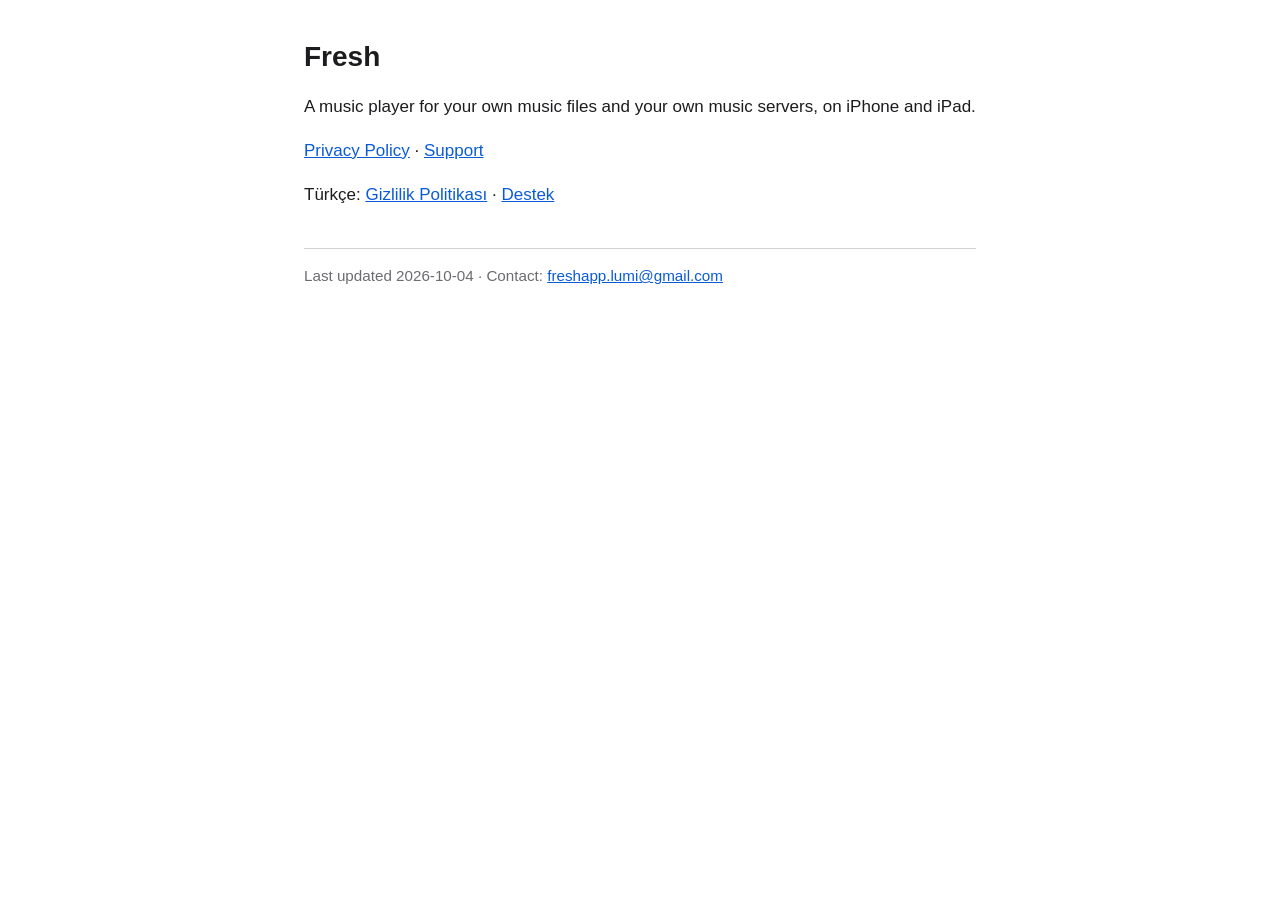
==== index.html @ 1d43362a "Add Fresh privacy policy and support pages Co-Authored-By: Claude Opus 5.5 <noreply@anthropic.com>" ====
<!doctype html>
<html lang="en">
<head>
<meta charset="utf-8">
<meta name="viewport" content="width=device-width, initial-scale=1">
<title>Fresh</title>
<link rel="stylesheet" href="style.css">
</head>
<body>
<main>
<h1>Fresh</h1>
<p>A music player for your own music files and your own music servers, on iPhone and iPad.</p>
<p><a href="privacy/">Privacy Policy</a> · <a href="support/">Support</a></p>
<p lang="tr">Türkçe: <a href="tr/privacy/" hreflang="tr">Gizlilik Politikası</a> · <a href="tr/support/" hreflang="tr">Destek</a></p>
</main>
<footer><p>Last updated 2026-10-04 · Contact: <a href="mailto:freshapp.lumi@gmail.com">freshapp.lumi@gmail.com</a></p></footer>
</body>
</html>
---- style.css ----
:root { --bg: #fff; --fg: #1c1c1e; --muted: #6c6c70; --link: #0a5bd6; color-scheme: light dark; }
@media (prefers-color-scheme: dark) { :root { --bg: #000; --fg: #f2f2f7; --muted: #a1a1a6; --link: #5ea2ff; } }
body { margin: 0 auto; max-width: 42rem; padding: 1.25rem 16px 3rem; background: var(--bg); color: var(--fg);
  font: 1.0625rem/1.6 -apple-system, BlinkMacSystemFont, "Segoe UI", Roboto, sans-serif; overflow-wrap: break-word; }
a { color: var(--link); }
header, footer { color: var(--muted); font-size: .95rem; }
footer { margin-top: 2.5rem; border-top: 1px solid color-mix(in srgb, var(--muted) 30%, transparent); }
h1 { font-size: 1.75rem; line-height: 1.25; }
h2 { font-size: 1.2rem; margin-top: 2rem; }
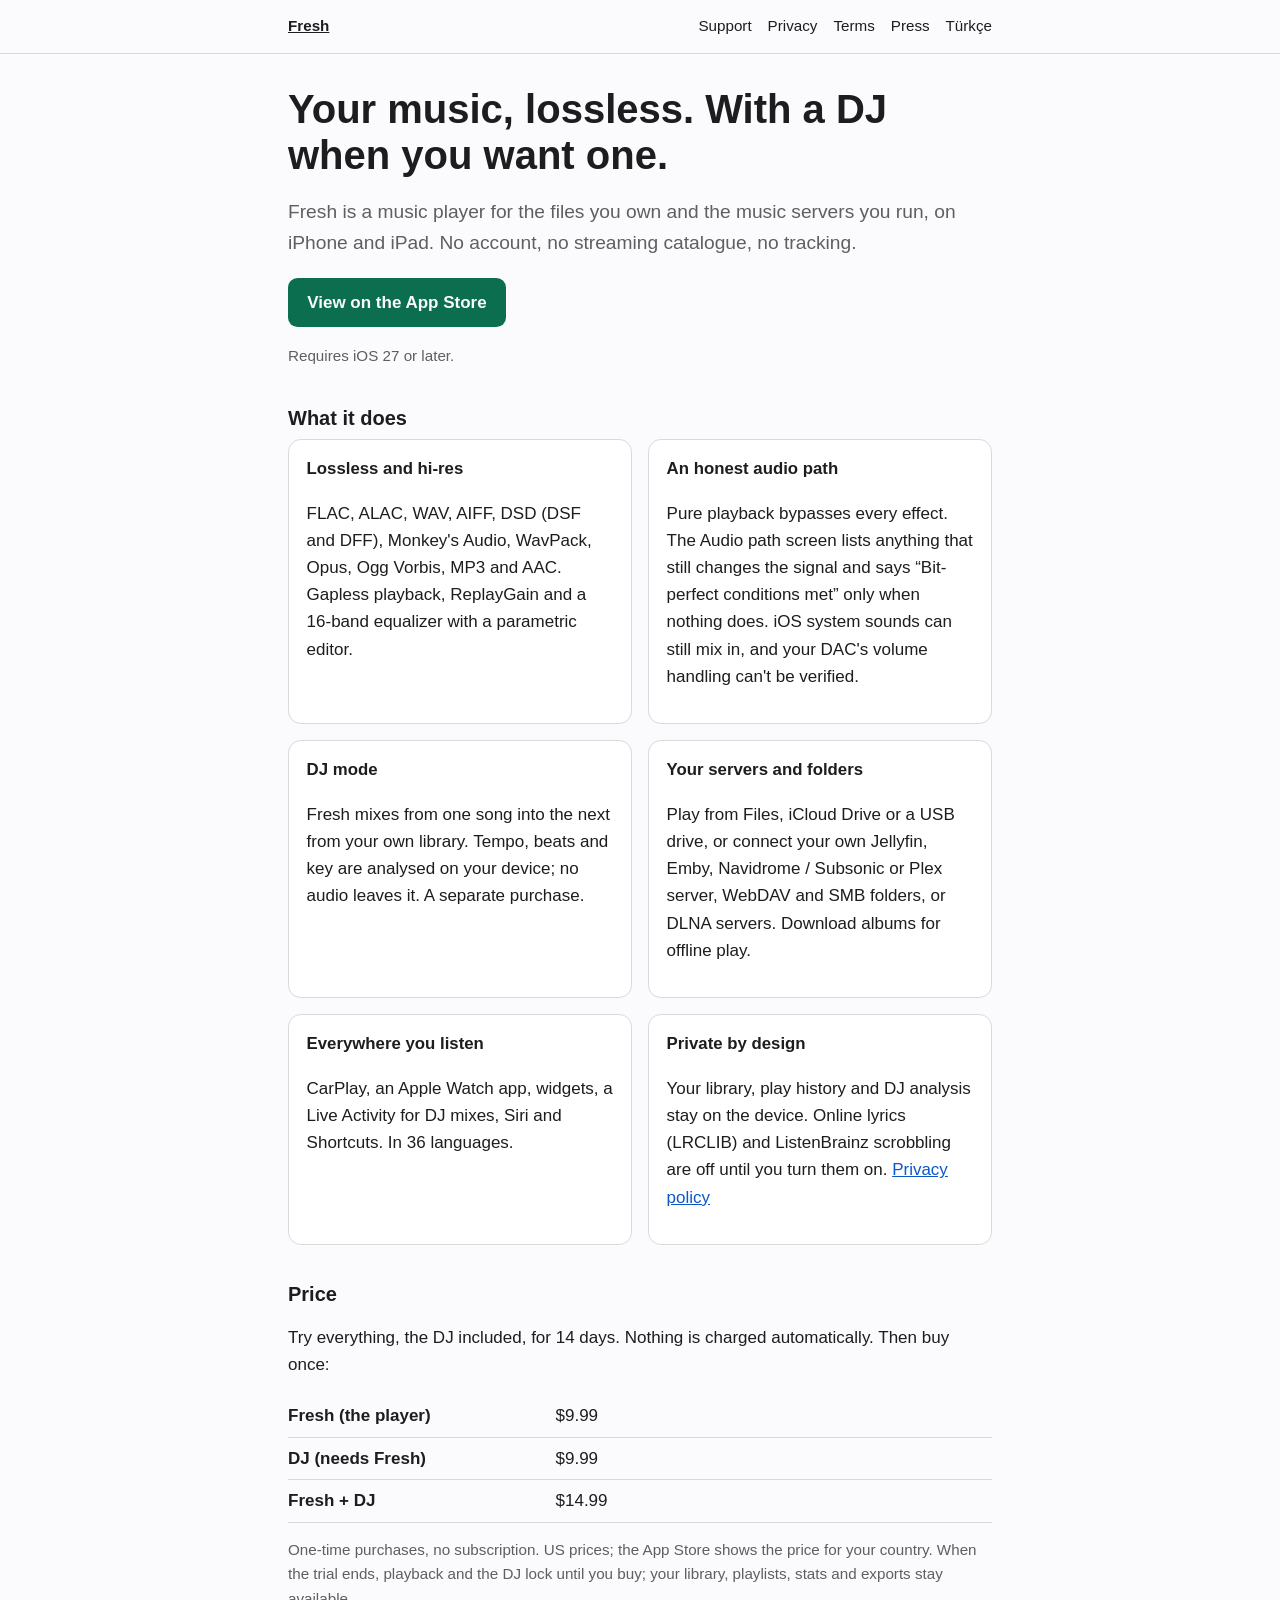
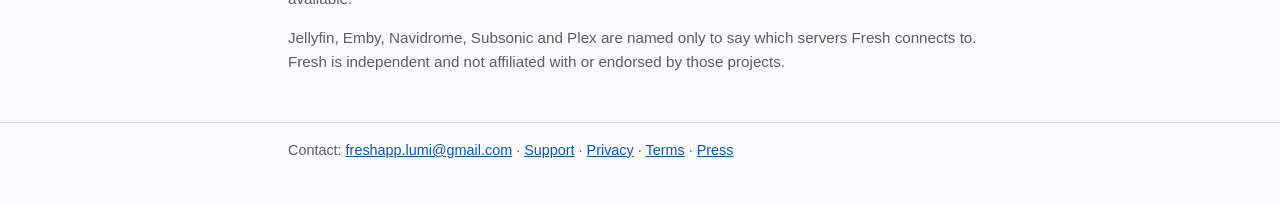
==== commit 128ece26: "Update site: landing, press, terms, privacy (Plex), support Co-Authored-By: Claude Opus 5.5 <noreply" ====
--- a/index.html
+++ b/index.html
@@ -3,16 +3,52 @@
 <head>
 <meta charset="utf-8">
 <meta name="viewport" content="width=device-width, initial-scale=1">
-<title>Fresh</title>
+<title>Fresh – lossless music player with a DJ mode</title>
+<meta name="description" content="Fresh plays your own music files and music servers on iPhone and iPad: FLAC, ALAC, DSD and more, gapless, with an optional DJ mode that analyses your songs on the device.">
+<meta name="apple-itunes-app" content="app-id=6821334166">
+<link rel="alternate" hreflang="tr" href="tr/">
 <link rel="stylesheet" href="style.css">
 </head>
 <body>
-<main>
-<h1>Fresh</h1>
-<p>A music player for your own music files and your own music servers, on iPhone and iPad.</p>
-<p><a href="privacy/">Privacy Policy</a> · <a href="support/">Support</a></p>
-<p lang="tr">Türkçe: <a href="tr/privacy/" hreflang="tr">Gizlilik Politikası</a> · <a href="tr/support/" hreflang="tr">Destek</a></p>
+<a class="skip" href="#main">Skip to content</a>
+<header class="site"><nav class="wrap" aria-label="Site">
+<a class="brand" href="./" aria-current="page">Fresh</a>
+<a href="support/">Support</a> <a href="privacy/">Privacy</a> <a href="terms/">Terms</a> <a href="press/">Press</a>
+<a href="tr/" hreflang="tr" lang="tr">Türkçe</a>
+</nav></header>
+<main id="main" class="wrap">
+<h1>Your music, lossless. With a DJ when you want one.</h1>
+<p class="lead">Fresh is a music player for the files you own and the music servers you run, on iPhone and iPad. No account, no streaming catalogue, no tracking.</p>
+<p><a class="cta" href="https://apps.apple.com/app/id6821334166">View on the App Store</a></p>
+<p class="note">Requires iOS 27 or later.</p>
+
+<h2>What it does</h2>
+<div class="grid">
+<section class="card"><h3>Lossless and hi-res</h3>
+<p>FLAC, ALAC, WAV, AIFF, DSD (DSF and DFF), Monkey's Audio, WavPack, Opus, Ogg Vorbis, MP3 and AAC. Gapless playback, ReplayGain and a 16-band equalizer with a parametric editor.</p></section>
+<section class="card"><h3>An honest audio path</h3>
+<p>Pure playback bypasses every effect. The Audio path screen lists anything that still changes the signal and says “Bit-perfect conditions met” only when nothing does. iOS system sounds can still mix in, and your DAC's volume handling can't be verified.</p></section>
+<section class="card"><h3>DJ mode</h3>
+<p>Fresh mixes from one song into the next from your own library. Tempo, beats and key are analysed on your device; no audio leaves it. A separate purchase.</p></section>
+<section class="card"><h3>Your servers and folders</h3>
+<p>Play from Files, iCloud Drive or a USB drive, or connect your own Jellyfin, Emby, Navidrome / Subsonic or Plex server, WebDAV and SMB folders, or DLNA servers. Download albums for offline play.</p></section>
+<section class="card"><h3>Everywhere you listen</h3>
+<p>CarPlay, an Apple Watch app, widgets, a Live Activity for DJ mixes, Siri and Shortcuts. In 36 languages.</p></section>
+<section class="card"><h3>Private by design</h3>
+<p>Your library, play history and DJ analysis stay on the device. Online lyrics (LRCLIB) and ListenBrainz scrobbling are off until you turn them on. <a href="privacy/">Privacy policy</a></p></section>
+</div>
+
+<h2>Price</h2>
+<p>Try everything, the DJ included, for 14 days. Nothing is charged automatically. Then buy once:</p>
+<table>
+<tr><th scope="row">Fresh (the player)</th><td>$9.99</td></tr>
+<tr><th scope="row">DJ (needs Fresh)</th><td>$9.99</td></tr>
+<tr><th scope="row">Fresh + DJ</th><td>$14.99</td></tr>
+</table>
+<p class="note">One-time purchases, no subscription. US prices; the App Store shows the price for your country. When the trial ends, playback and the DJ lock until you buy; your library, playlists, stats and exports stay available.</p>
+
+<p class="note">Jellyfin, Emby, Navidrome, Subsonic and Plex are named only to say which servers Fresh connects to. Fresh is independent and not affiliated with or endorsed by those projects.</p>
 </main>
-<footer><p>Last updated 2026-10-04 · Contact: <a href="mailto:freshapp.lumi@gmail.com">freshapp.lumi@gmail.com</a></p></footer>
+<footer class="site"><div class="wrap">Contact: <a href="mailto:freshapp.lumi@gmail.com">freshapp.lumi@gmail.com</a> · <a href="support/">Support</a> · <a href="privacy/">Privacy</a> · <a href="terms/">Terms</a> · <a href="press/">Press</a></div></footer>
 </body>
 </html>
--- a/style.css
+++ b/style.css
@@ -1,9 +1,41 @@
-:root { --bg: #fff; --fg: #1c1c1e; --muted: #6c6c70; --link: #0a5bd6; color-scheme: light dark; }
-@media (prefers-color-scheme: dark) { :root { --bg: #000; --fg: #f2f2f7; --muted: #a1a1a6; --link: #5ea2ff; } }
-body { margin: 0 auto; max-width: 42rem; padding: 1.25rem 16px 3rem; background: var(--bg); color: var(--fg);
-  font: 1.0625rem/1.6 -apple-system, BlinkMacSystemFont, "Segoe UI", Roboto, sans-serif; overflow-wrap: break-word; }
+:root {
+  --bg: #fbfbfd; --fg: #1d1d1f; --muted: #5e5e63; --line: #d9d9de; --card: #fff;
+  --accent: #0b6e4f; --link: #0a58c9; color-scheme: light dark;
+}
+@media (prefers-color-scheme: dark) {
+  :root { --bg: #0b0b0c; --fg: #f2f2f7; --muted: #a8a8ae; --line: #2c2c30; --card: #161618; --accent: #46c79a; --link: #6aa8ff; }
+}
+* { box-sizing: border-box; }
+body {
+  margin: 0; background: var(--bg); color: var(--fg);
+  font: 1.0625rem/1.6 -apple-system, BlinkMacSystemFont, "Segoe UI", Roboto, sans-serif;
+  overflow-wrap: break-word; -webkit-text-size-adjust: 100%;
+}
+.wrap { max-width: 46rem; margin: 0 auto; padding: 0 16px; }
 a { color: var(--link); }
-header, footer { color: var(--muted); font-size: .95rem; }
-footer { margin-top: 2.5rem; border-top: 1px solid color-mix(in srgb, var(--muted) 30%, transparent); }
-h1 { font-size: 1.75rem; line-height: 1.25; }
-h2 { font-size: 1.2rem; margin-top: 2rem; }
+.skip { position: absolute; left: -999px; }
+.skip:focus { left: 16px; top: 8px; background: var(--card); padding: .5rem; }
+header.site { border-bottom: 1px solid var(--line); }
+header.site nav { display: flex; flex-wrap: wrap; gap: .25rem 1rem; align-items: baseline; padding-block: .9rem; font-size: .95rem; }
+header.site nav a { color: var(--fg); text-decoration: none; }
+header.site nav a:hover, header.site nav a[aria-current] { text-decoration: underline; }
+header.site .brand { font-weight: 700; margin-right: auto; }
+main.wrap { padding-block: 1.5rem 2rem; }
+h1 { font-size: clamp(1.75rem, 6vw, 2.5rem); line-height: 1.15; margin: .5rem 0 1rem; }
+h2 { font-size: 1.25rem; line-height: 1.3; margin: 2.25rem 0 .5rem; }
+h3 { font-size: 1.05rem; margin: 1.5rem 0 .25rem; }
+.lead { font-size: 1.2rem; color: var(--muted); }
+.cta { display: inline-block; background: var(--accent); color: var(--bg); font-weight: 600; padding: .7rem 1.2rem; border-radius: .6rem; text-decoration: none; }
+.note, .muted { color: var(--muted); font-size: .95rem; }
+.grid { display: grid; gap: 1rem; grid-template-columns: repeat(auto-fit, minmax(15rem, 1fr)); }
+.card { background: var(--card); border: 1px solid var(--line); border-radius: .8rem; padding: 1rem 1.1rem; }
+.card h3 { margin-top: 0; }
+table { border-collapse: collapse; width: 100%; }
+th, td { text-align: left; vertical-align: top; padding: .45rem .5rem .45rem 0; border-bottom: 1px solid var(--line); }
+th { width: 38%; font-weight: 600; }
+.slot { border: 2px dashed var(--line); border-radius: .8rem; color: var(--muted); display: flex; align-items: center; justify-content: center; text-align: center; padding: 1rem; font-size: .9rem; }
+.slot.icon { width: 8rem; height: 8rem; border-radius: 1.8rem; }
+.slot.shot { aspect-ratio: 9 / 19.5; }
+.shots { display: grid; gap: .75rem; grid-template-columns: repeat(auto-fill, minmax(7.5rem, 1fr)); }
+.todo { background: #fff3c4; color: #4a3b00; padding: 0 .25rem; border-radius: .2rem; }
+footer.site { border-top: 1px solid var(--line); color: var(--muted); font-size: .9rem; padding: 1rem 0 2.5rem; }
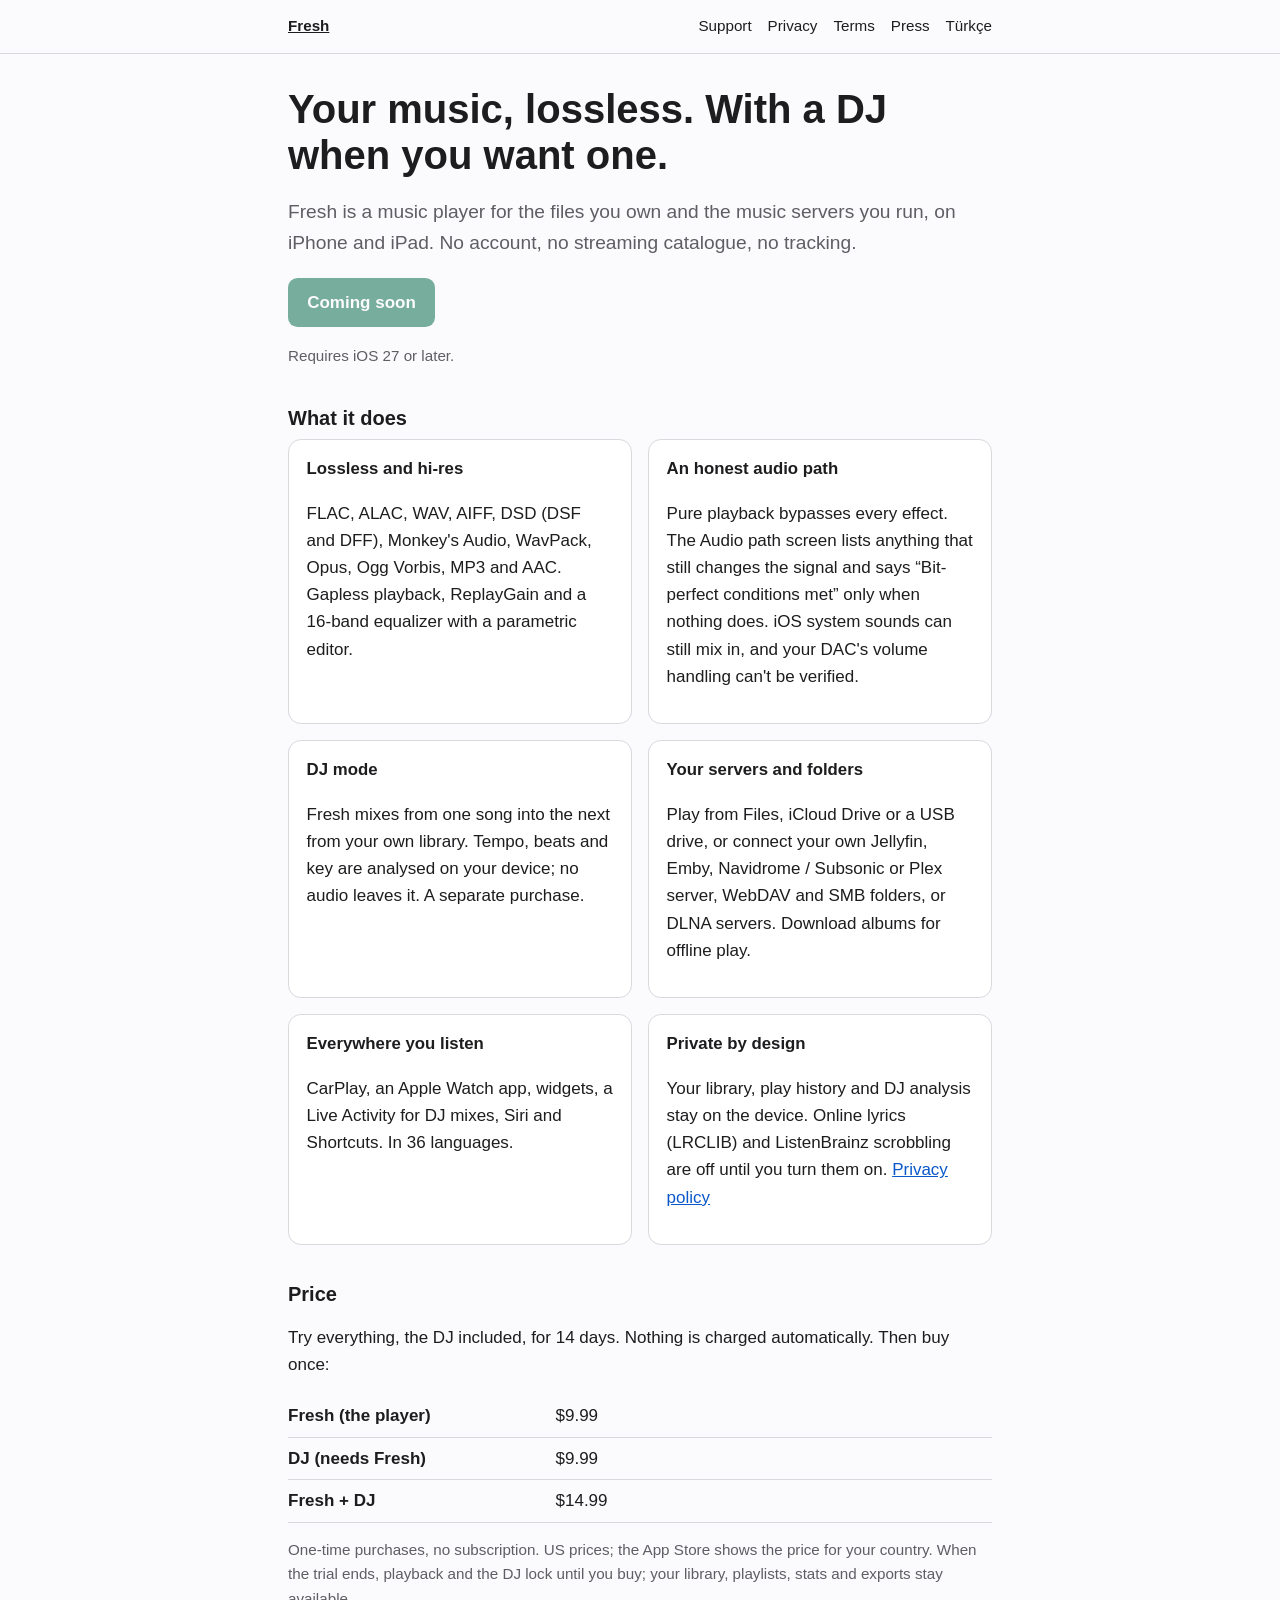
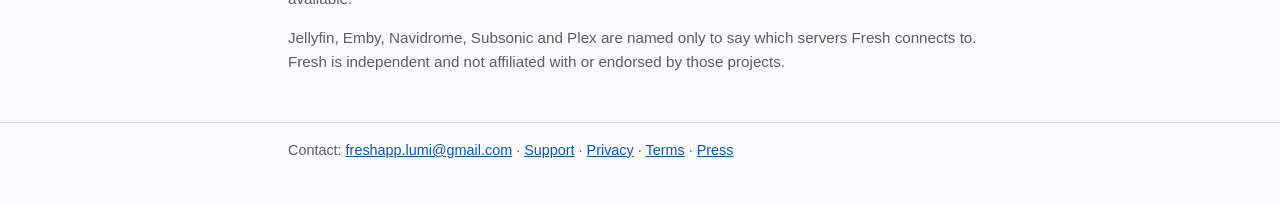
==== commit 062a2461: "Site: App Store button to Coming soon until release; press kit developer and release date Co-Authore" ====
--- a/index.html
+++ b/index.html
@@ -19,7 +19,7 @@
 <main id="main" class="wrap">
 <h1>Your music, lossless. With a DJ when you want one.</h1>
 <p class="lead">Fresh is a music player for the files you own and the music servers you run, on iPhone and iPad. No account, no streaming catalogue, no tracking.</p>
-<p><a class="cta" href="https://apps.apple.com/app/id6821334166">View on the App Store</a></p>
+<p><span class="cta" aria-disabled="true" style="opacity:.55;cursor:default">Coming soon</span></p>
 <p class="note">Requires iOS 27 or later.</p>
 
 <h2>What it does</h2>
